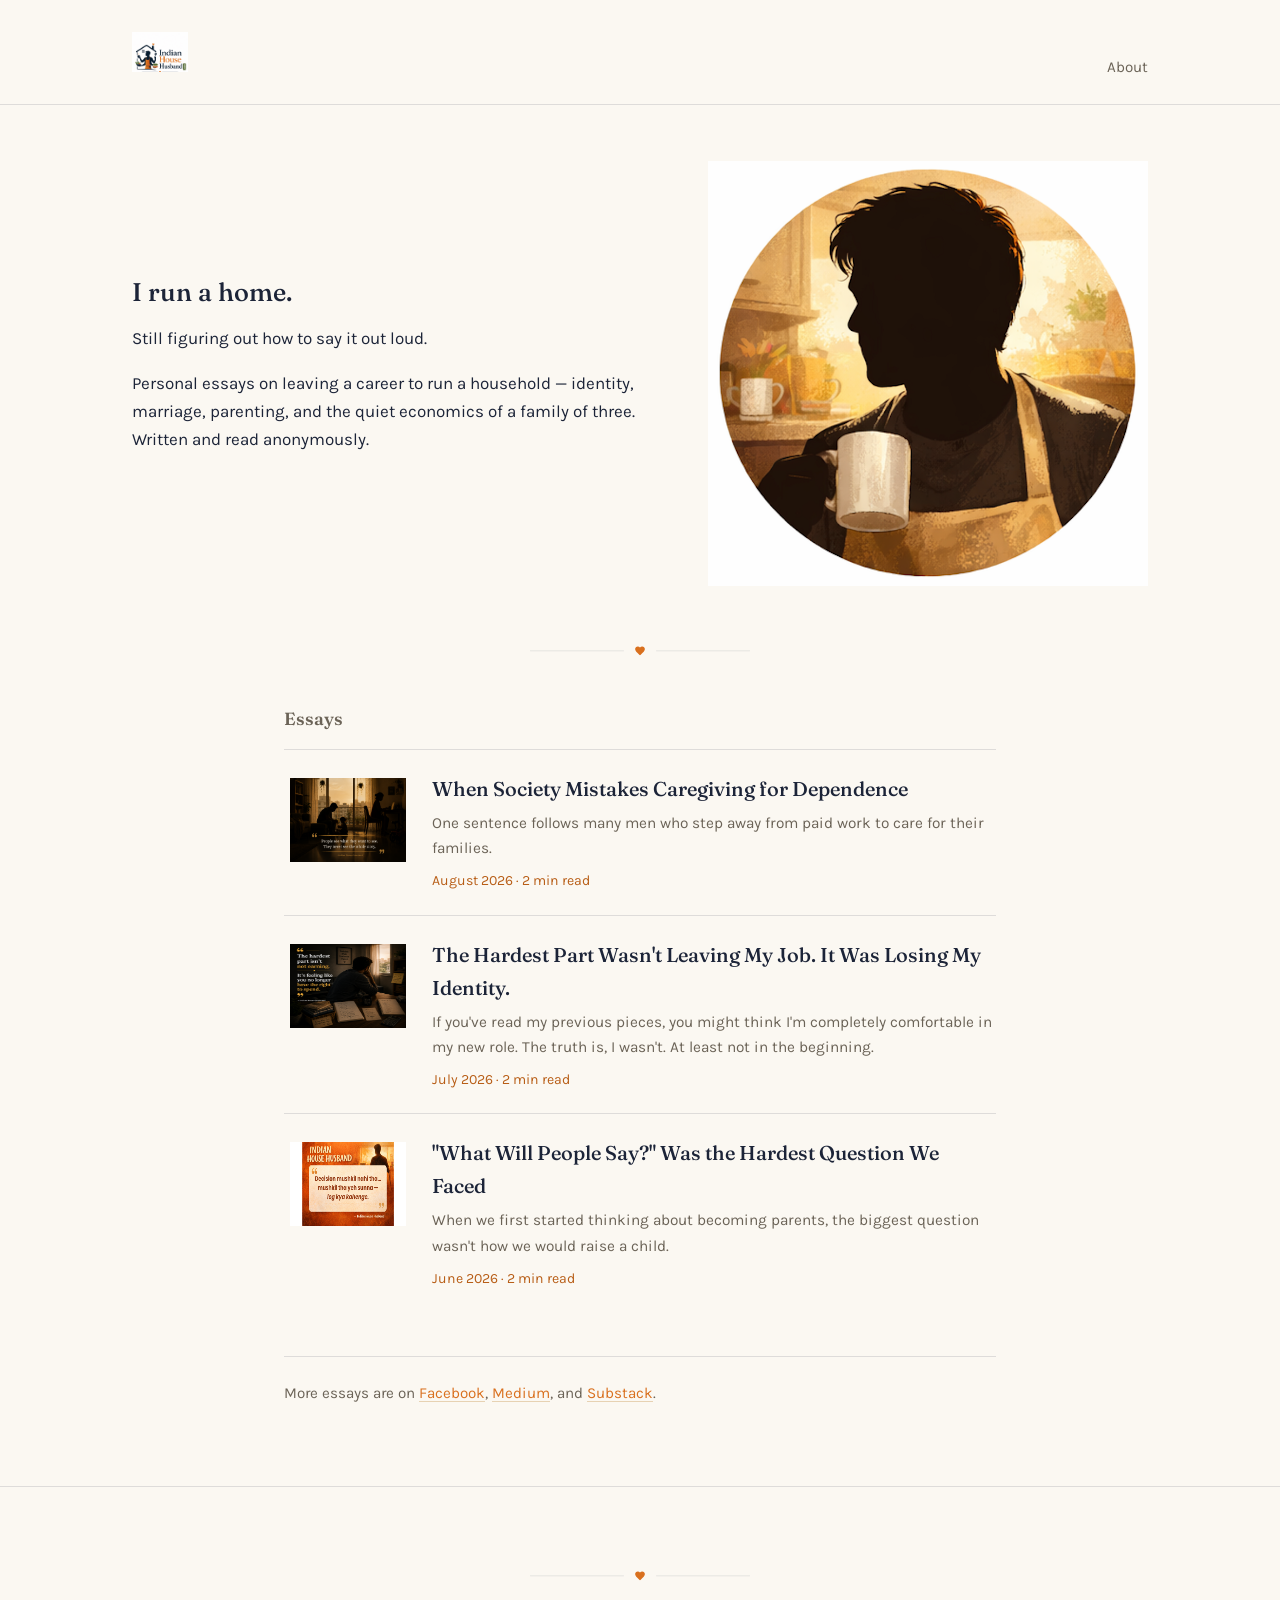
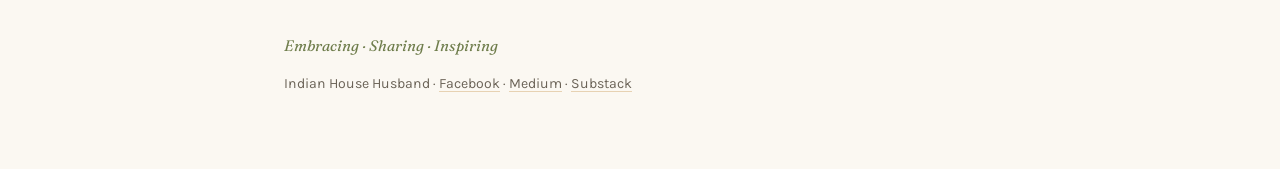
==== index.html @ fd855e7f "Add placeholder class to essay images" ====
<!DOCTYPE html>
<html lang="en">
<head>
<meta charset="UTF-8">
<meta name="viewport" content="width=device-width, initial-scale=1.0">
<title>Indian House Husband | Personal essays on running a home, from a house husband in India</title>
<meta name="description" content="I run a home. Still figuring out how to say it out loud. Personal essays on identity, marriage, and parenting from an anonymous house husband in India.">
<link rel="canonical" href="https://indianhousehusband.com/">
<meta name="theme-color" content="#fbf8f2">

<meta property="og:type" content="website">
<meta property="og:site_name" content="Indian House Husband">
<meta property="og:title" content="Indian House Husband | Personal essays on running a home">
<meta property="og:description" content="I run a home. Still figuring out how to say it out loud. Personal essays on identity, marriage, and parenting from an anonymous house husband in India.">
<meta property="og:url" content="https://indianhousehusband.com/">
<meta property="og:image" content="https://indianhousehusband.com/banner.png">
<meta name="twitter:card" content="summary_large_image">
<meta name="twitter:title" content="Indian House Husband | Personal essays on running a home">
<meta name="twitter:description" content="I run a home. Still figuring out how to say it out loud. Personal essays on identity, marriage, and parenting from an anonymous house husband in India.">
<meta name="twitter:image" content="https://indianhousehusband.com/banner.png">

<script type="application/ld+json">
{
  "@context": "https://schema.org",
  "@type": "WebSite",
  "name": "Indian House Husband",
  "url": "https://indianhousehusband.com/",
  "description": "Personal essays on identity, marriage, and parenting from an anonymous house husband in India.",
  "sameAs": [
    "https://www.facebook.com/indianhousehusband/",
    "https://medium.com/@indianhousehusband",
    "https://substack.com/@indianhousehusband"
  ]
}
</script>

<link rel="icon" href="logo.png">
<link rel="stylesheet" href="style.css">
</head>
<body>

<header class="site-header">
  <div class="wrap-wide">
    <a href="index.html" class="wordmark"><img src="logo-header.png" alt="Indian House Husband"></a>
    <nav class="site-nav">
      <a href="about.html">About</a>
    </nav>
  </div>
</header>

<main>

  <section class="hero-section">
    <div class="wrap-wide hero-grid">
      <div class="hero-text">
        <h1>I run a home.</h1>
        <p class="tagline">Still figuring out how to say it out loud.</p>
        <p class="lede">Personal essays on leaving a career to run a household — identity, marriage, parenting, and the quiet economics of a family of three. Written and read anonymously.</p>
      </div>
      <img src="images/hero.png" alt="Hero image"/>
    </div>
  </section>

  <div class="wrap">
    <svg class="ornament-divider" viewBox="0 0 300 24" xmlns="http://www.w3.org/2000/svg" role="presentation" aria-hidden="true">
      <line x1="0" y1="12" x2="128" y2="12" stroke="var(--rule)" stroke-width="1"/>
      <path transform="translate(142,4) scale(0.667)" fill="var(--accent)" d="M12 21.35l-1.45-1.32C5.4 15.36 2 12.28 2 8.5 2 5.42 4.42 3 7.5 3c1.74 0 3.41.81 4.5 2.09C13.09 3.81 14.76 3 16.5 3 19.58 3 22 5.42 22 8.5c0 3.78-3.4 6.86-8.55 11.54L12 21.35z"/>
      <line x1="172" y1="12" x2="300" y2="12" stroke="var(--rule)" stroke-width="1"/>
    </svg>
  </div>

  <section class="wrap essay-list">
    <h2>Essays</h2>

    <a class="essay-row" href="essays/caregiving-not-dependence.html">
      <img src="../images/08_2026.png" alt="When Society Mistakes Caregiving for Dependence" class="essay-thumb-placeholder"/>
      <div class="essay-row-content">
        <span class="essay-title">When Society Mistakes Caregiving for Dependence</span>
        <span class="essay-dek">One sentence follows many men who step away from paid work to care for their families.</span>
        <span class="essay-meta">August 2026 · 2 min read</span>
      </div>
    </a>

    <a class="essay-row" href="essays/losing-my-identity.html">
      <img src="../images/07_2026.png" alt="The Hardest Part Wasn't Leaving My Job. It Was Losing My Identity." class="essay-thumb-placeholder"/>
      <div class="essay-row-content">
        <span class="essay-title">The Hardest Part Wasn't Leaving My Job. It Was Losing My Identity.</span>
        <span class="essay-dek">If you've read my previous pieces, you might think I'm completely comfortable in my new role. The truth is, I wasn't. At least not in the beginning.</span>
        <span class="essay-meta">July 2026 · 2 min read</span>
      </div>
    </a>

    <a class="essay-row" href="essays/hardest-question.html">
      <img src="../images/06_2026.png" alt='"What Will People Say?" Was the Hardest Question We Faced' class="essay-thumb-placeholder"/>
      <div class="essay-row-content">
        <span class="essay-title">"What Will People Say?" Was the Hardest Question We Faced</span>
        <span class="essay-dek">When we first started thinking about becoming parents, the biggest question wasn't how we would raise a child.</span>
        <span class="essay-meta">June 2026 · 2 min read</span>
      </div>
    </a>

    <p class="more-link">More essays are on <a href="https://www.facebook.com/indianhousehusband/" target="_blank" rel="noopener">Facebook</a>, <a href="https://medium.com/@indianhousehusband" target="_blank" rel="noopener">Medium</a>, and <a href="https://substack.com/@indianhousehusband" target="_blank" rel="noopener">Substack</a>.</p>
  </section>

</main>

<footer class="site-footer">
  <div class="wrap">
    <svg class="ornament-divider" viewBox="0 0 300 24" xmlns="http://www.w3.org/2000/svg" role="presentation" aria-hidden="true">
      <line x1="0" y1="12" x2="128" y2="12" stroke="var(--rule)" stroke-width="1"/>
      <path transform="translate(142,4) scale(0.667)" fill="var(--accent)" d="M12 21.35l-1.45-1.32C5.4 15.36 2 12.28 2 8.5 2 5.42 4.42 3 7.5 3c1.74 0 3.41.81 4.5 2.09C13.09 3.81 14.76 3 16.5 3 19.58 3 22 5.42 22 8.5c0 3.78-3.4 6.86-8.55 11.54L12 21.35z"/>
      <line x1="172" y1="12" x2="300" y2="12" stroke="var(--rule)" stroke-width="1"/>
    </svg>
    <p class="tagline-footer">Embracing &middot; Sharing &middot; Inspiring</p>
    <p>Indian House Husband &middot; <a href="https://www.facebook.com/indianhousehusband/" target="_blank" rel="noopener">Facebook</a> &middot; <a href="https://medium.com/@indianhousehusband" target="_blank" rel="noopener">Medium</a> &middot; <a href="https://substack.com/@indianhousehusband" target="_blank" rel="noopener">Substack</a></p>
  </div>
</footer>

</body>
</html>
---- style.css ----
@import url('https://fonts.googleapis.com/css2?family=Fraunces:ital,opsz,wght@0,9..144,400;0,9..144,500;0,9..144,600;1,9..144,400&family=Karla:wght@400;500;600&display=swap');

:root {
  --bg: #fbf8f2;
  --bg-panel: #f2ece0;
  --text: #1c2438;
  --text-muted: #6b6357;
  --accent: #d9701e;
  --accent-soft: #b85e17;
  --sage: #6f7d4c;
  --rule: rgba(28, 36, 56, 0.13);
  --max-width: 760px;
  --wide-width: 1080px;
}

* {
  box-sizing: border-box;
}

img {
  max-width: 100%;
  height: auto;
}

html {
  -webkit-text-size-adjust: 100%;
}

body {
  margin: 0;
  background: var(--bg);
  color: var(--text);
  font-family: 'Karla', sans-serif;
  font-size: 17px;
  line-height: 1.65;
  -webkit-font-smoothing: antialiased;
}

a {
  color: var(--accent);
  text-decoration-color: rgba(199, 154, 84, 0.4);
  text-underline-offset: 3px;
}

a:hover,
a:focus-visible {
  text-decoration-color: var(--accent);
}

a:focus-visible,
button:focus-visible {
  outline: 2px solid var(--accent);
  outline-offset: 3px;
}

h1, h2, h3 {
  font-family: 'Fraunces', serif;
  font-weight: 500;
  line-height: 1.2;
  margin: 0 0 0.5em;
  color: var(--text);
}

.wrap {
  max-width: var(--max-width);
  margin: 0 auto;
  padding: 0 24px;
}

.wrap-wide {
  max-width: var(--wide-width);
  margin: 0 auto;
  padding: 0 32px;
}

/* Placeholders — swap these out for real <img> tags */

.img-placeholder {
  border: 1px dashed var(--rule);
  background: var(--bg-panel);
  color: var(--text-muted);
  display: flex;
  align-items: center;
  justify-content: center;
  text-align: center;
  font-size: 0.78rem;
  line-height: 1.5;
  padding: 12px;
}

.hero-image-placeholder {
  width: 100%;
  aspect-ratio: 4 / 3;
}

.essay-thumb-placeholder {
  width: 128px;
  height: 96px;
  flex-shrink: 0;
  font-size: 0.66rem;
  padding: 6px;
}

.essay-cover-placeholder {
  width: 100%;
  aspect-ratio: 16 / 9;
  margin-bottom: 36px;
}

/* Section divider ornament */

.ornament-divider {
  display: block;
  width: 100%;
  max-width: 220px;
  height: auto;
  margin: 48px auto;
}

/* Header */

.site-header {
  padding: 32px 0 24px;
  border-bottom: 1px solid var(--rule);
  margin-bottom: 0;
}

.site-header .wrap-wide {
  display: flex;
  align-items: baseline;
  justify-content: space-between;
  flex-wrap: wrap;
  gap: 12px;
}

.wordmark {
  display: inline-flex;
  align-items: center;
  text-decoration: none;
}

.wordmark img {
  height: 40px;
  width: auto;
  display: block;
}

.site-nav a {
  font-size: 0.95rem;
  color: var(--text-muted);
  text-decoration: none;
  margin-left: 20px;
}

.site-nav a:hover,
.site-nav a:focus-visible {
  color: var(--accent);
}

/* Hero */

.hero-section {
  padding: 56px 0 8px;
}

.hero-grid {
  display: grid;
  grid-template-columns: 1.2fr 1fr;
  gap: 48px;
  align-items: center;
}

.hero h1 {
  font-size: 2.5rem;
  font-style: italic;
  font-weight: 400;
}

.hero .tagline {
  font-family: 'Fraunces', serif;
  font-size: 1.3rem;
  color: var(--text-muted);
  margin: 0 0 28px;
}

.hero p.lede {
  max-width: 54ch;
  color: var(--text);
  font-size: 1.05rem;
}

@media (max-width: 880px) {
  .hero-grid {
    grid-template-columns: 1fr;
    gap: 28px;
  }
  .hero-image-placeholder {
    aspect-ratio: 16 / 9;
  }
}

/* Essay list */

.essay-list {
  margin-top: 8px;
  margin-bottom: 56px;
}

.essay-list h2 {
  font-size: 1.1rem;
  font-weight: 600;
  font-style: normal;
  color: var(--text-muted);
  margin-bottom: 20px;
}

.essay-row {
  display: flex;
  gap: 20px;
  align-items: flex-start;
  padding: 22px 0;
  border-top: 1px solid var(--rule);
  text-decoration: none;
}

.essay-row:last-child {
  border-bottom: 1px solid var(--rule);
}

.essay-row-content {
  min-width: 0;
}

.essay-row .essay-title {
  font-family: 'Fraunces', serif;
  font-size: 1.25rem;
  font-weight: 500;
  color: var(--text);
  margin: 0 0 6px;
  display: block;
}

.essay-row:hover .essay-title,
.essay-row:focus-visible .essay-title {
  color: var(--accent);
}

.essay-row .essay-meta {
  display: block;
  font-size: 0.88rem;
  color: var(--accent-soft);
}

.essay-row .essay-dek {
  display: block;
  color: var(--text-muted);
  font-size: 0.96rem;
  margin-top: 6px;
  margin-bottom: 8px;
}

@media (max-width: 600px) {
  .essay-row {
    flex-direction: column;
  }
  .essay-thumb-placeholder {
    width: 100%;
    height: 160px;
  }
}

.more-link {
  margin-top: 44px;
  padding-top: 24px;
  border-top: 1px solid var(--rule);
  color: var(--text-muted);
  font-size: 0.95rem;
}

/* About / prose pages */

.about-banner {
  width: 100%;
  height: auto;
  display: block;
  margin: 0 0 36px;
}

.page-title {
  font-size: 2rem;
  margin-bottom: 32px;
}

.prose p {
  margin: 0 0 22px;
}

.prose p.byline {
  color: var(--text-muted);
  font-style: italic;
}

/* Essay page */

.essay-header {
  margin-bottom: 40px;
}

.essay-header .essay-meta {
  color: var(--text-muted);
  font-size: 0.9rem;
  margin-bottom: 14px;
}

.essay-header h1 {
  font-size: 1.9rem;
  font-style: normal;
}

.essay-body p {
  margin: 0 0 22px;
  font-size: 1.06rem;
}

.essay-body p.signoff {
  color: var(--text-muted);
  font-style: italic;
  margin-top: 40px;
}

.back-link {
  display: inline-block;
  margin-top: 48px;
  padding-top: 24px;
  border-top: 1px solid var(--rule);
  color: var(--text-muted);
  text-decoration: none;
  font-size: 0.95rem;
}

.back-link:hover {
  color: var(--accent);
}

/* Footer */

.site-footer {
  margin-top: 80px;
  padding: 32px 0 60px;
  border-top: 1px solid var(--rule);
  color: var(--text-muted);
  font-size: 0.88rem;
}

.site-footer a {
  color: var(--text-muted);
}

.tagline-footer {
  color: var(--sage);
  font-family: 'Fraunces', serif;
  font-style: italic;
  font-size: 0.95rem;
  margin: 0 0 10px;
}

.site-footer a:hover {
  color: var(--accent);
}

@media (min-width: 641px) and (max-width: 1024px) {
  .wrap-wide {
    padding: 0 28px;
  }
  .hero-grid {
    gap: 32px;
  }
}

@media (max-width: 480px) {
  body {
    font-size: 16px;
  }
  .hero h1 {
    font-size: 1.9rem;
  }
  .site-nav a {
    margin-left: 14px;
  }
}

@media (prefers-reduced-motion: reduce) {
  * {
    transition: none !important;
  }
}
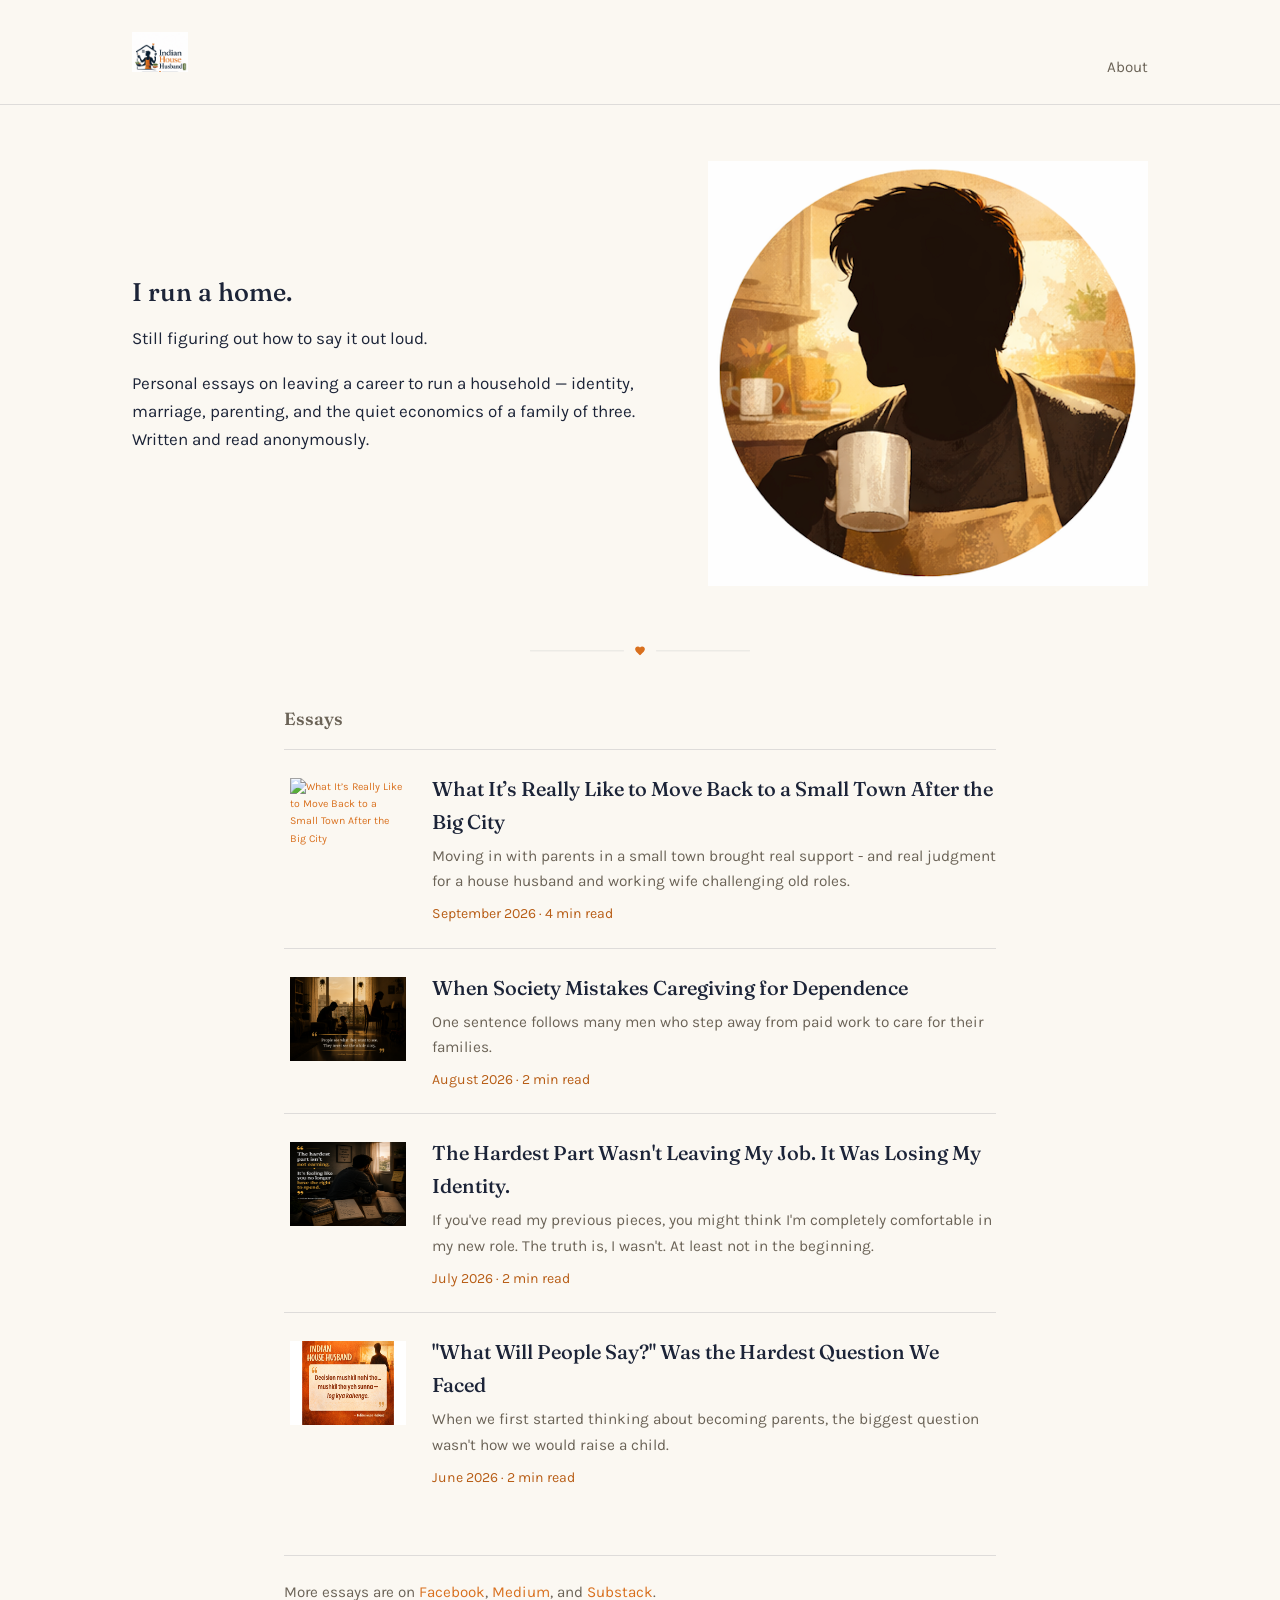
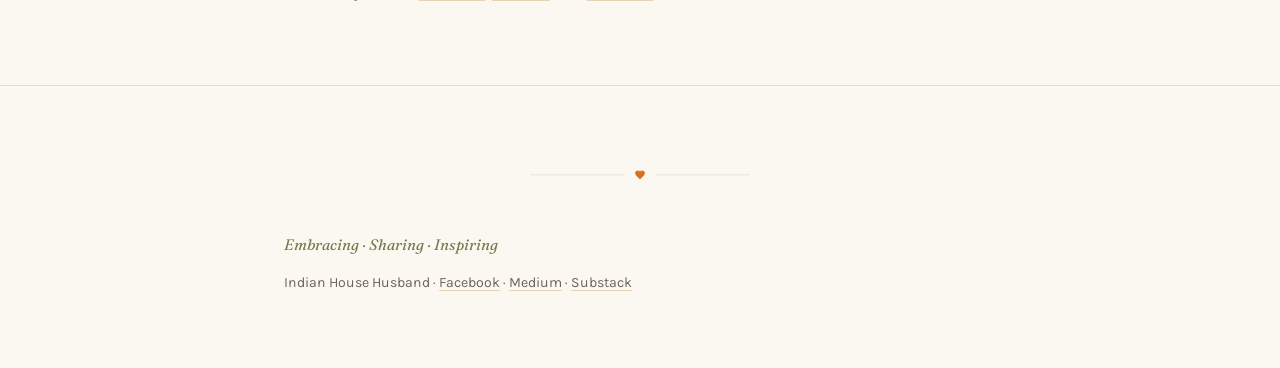
==== commit 37c0be19: "Add new essay entry for small town transition Added a new essay entry with title, description, and m" ====
--- a/index.html
+++ b/index.html
@@ -72,6 +72,15 @@
   <section class="wrap essay-list">
     <h2>Essays</h2>
 
+    <a class="essay-row" href="essays/big-city-to-small-town.html">
+      <img src="../images/09_2026.png" alt="What It’s Really Like to Move Back to a Small Town After the Big City" class="essay-thumb-placeholder"/>
+      <div class="essay-row-content">
+        <span class="essay-title">What It’s Really Like to Move Back to a Small Town After the Big City</span>
+        <span class="essay-dek">Moving in with parents in a small town brought real support - and real judgment for a house husband and working wife challenging old roles.</span>
+        <span class="essay-meta">September 2026 · 4 min read</span>
+      </div>
+    </a>
+    
     <a class="essay-row" href="essays/caregiving-not-dependence.html">
       <img src="../images/08_2026.png" alt="When Society Mistakes Caregiving for Dependence" class="essay-thumb-placeholder"/>
       <div class="essay-row-content">
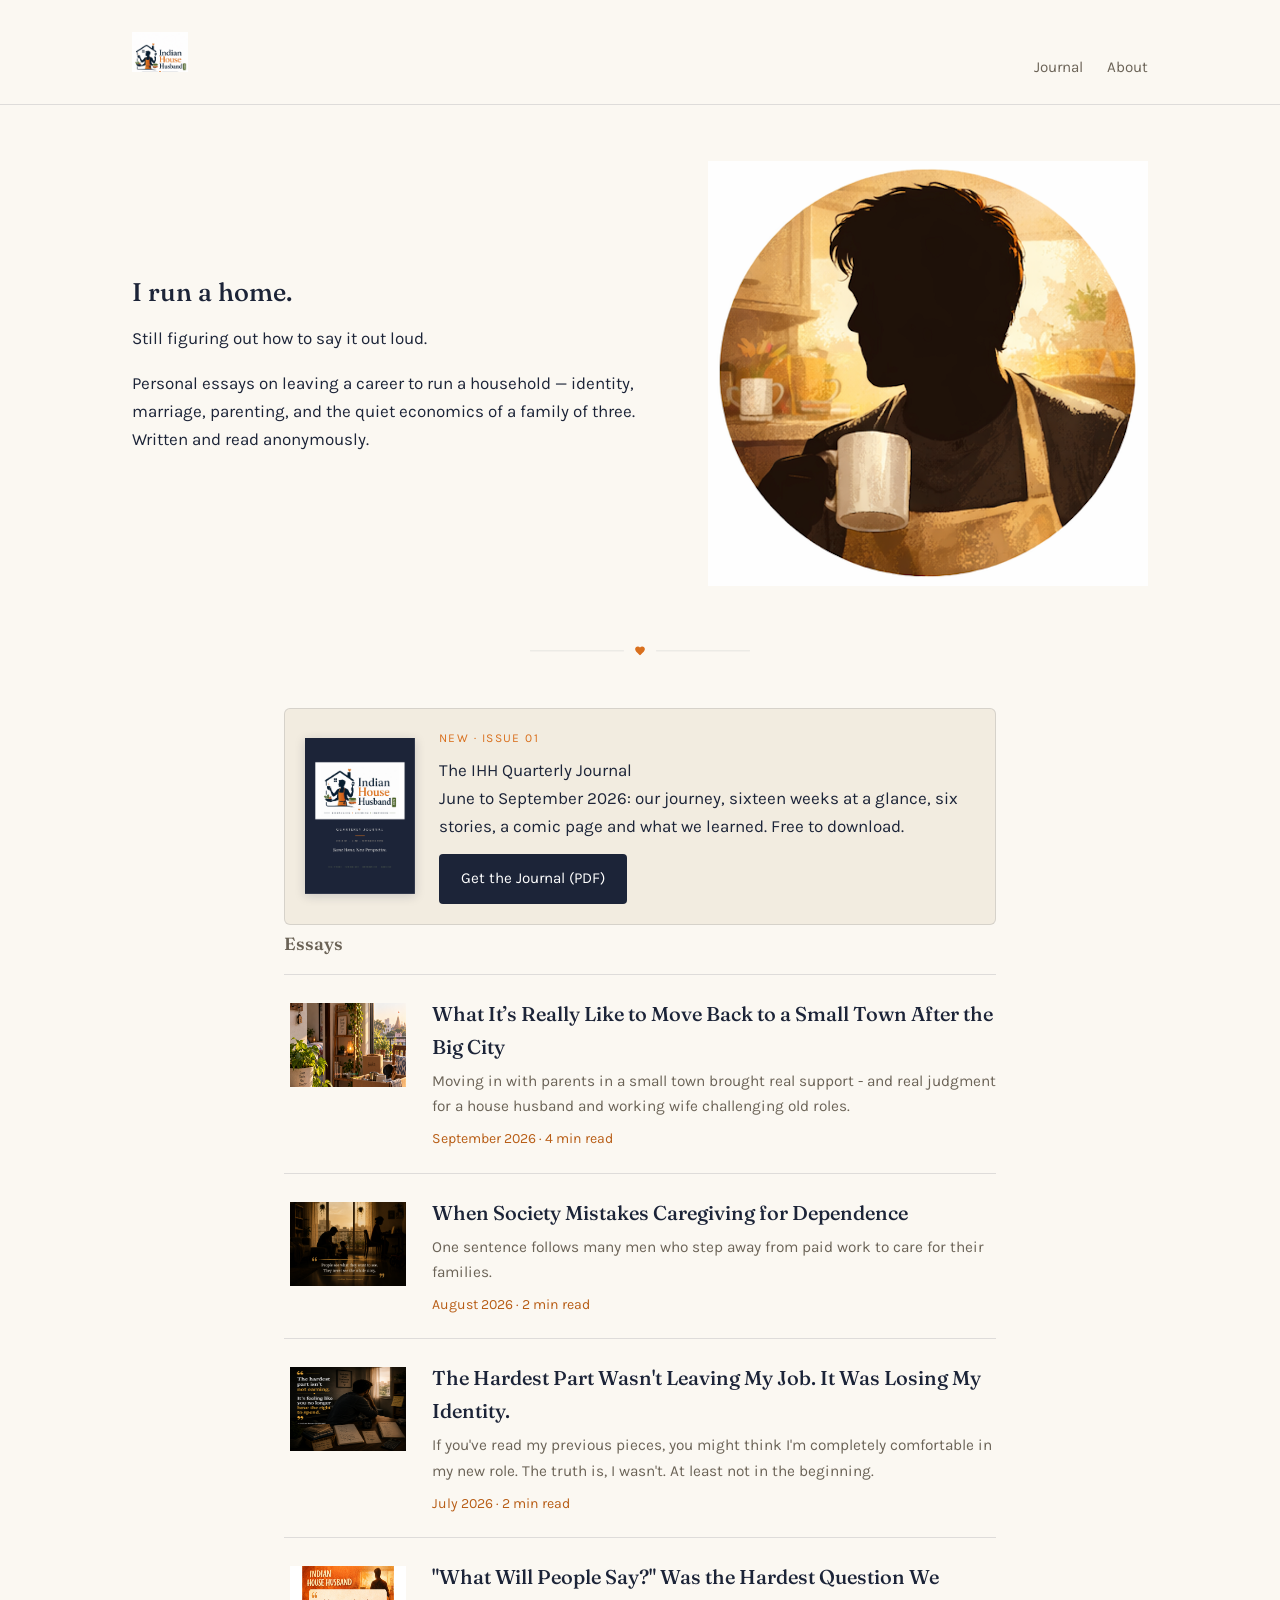
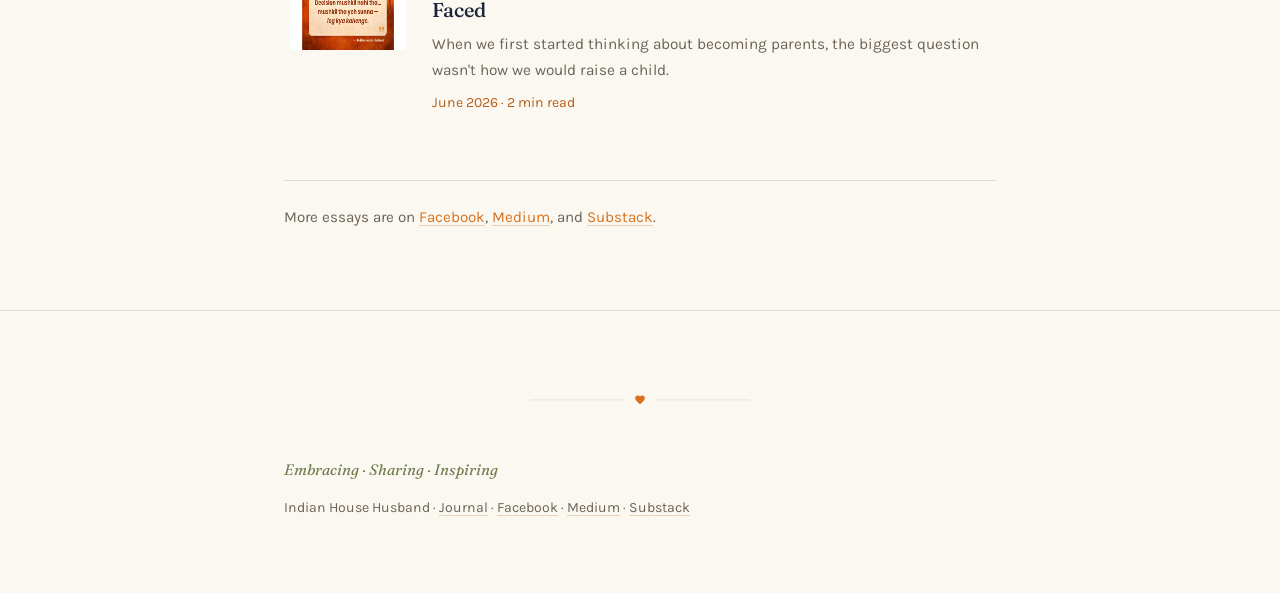
==== commit 7f3d3c86: "Add Quarterly Journal page with PDF download, nav and homepage links Co-Authored-By: Claude Sonnet 5" ====
--- a/index.html
+++ b/index.html
@@ -43,6 +43,7 @@
   <div class="wrap-wide">
     <a href="index.html" class="wordmark"><img src="logo-header.png" alt="Indian House Husband"></a>
     <nav class="site-nav">
+      <a href="journal.html">Journal</a>
       <a href="about.html">About</a>
     </nav>
   </div>
@@ -68,6 +69,18 @@
       <line x1="172" y1="12" x2="300" y2="12" stroke="var(--rule)" stroke-width="1"/>
     </svg>
   </div>
+
+  <section class="wrap journal-feature">
+    <a class="journal-feature-card" href="journal.html">
+      <img src="journal-cover.png" alt="Cover of the IHH Quarterly Journal, Issue 01" width="140" loading="lazy">
+      <div>
+        <span class="kicker">New · Issue 01</span>
+        <span class="essay-title">The IHH Quarterly Journal</span>
+        <span class="essay-dek">June to September 2026: our journey, sixteen weeks at a glance, six stories, a comic page and what we learned. Free to download.</span>
+        <span class="btn-download">Get the Journal (PDF)</span>
+      </div>
+    </a>
+  </section>
 
   <section class="wrap essay-list">
     <h2>Essays</h2>
@@ -121,7 +134,7 @@
       <line x1="172" y1="12" x2="300" y2="12" stroke="var(--rule)" stroke-width="1"/>
     </svg>
     <p class="tagline-footer">Embracing &middot; Sharing &middot; Inspiring</p>
-    <p>Indian House Husband &middot; <a href="https://www.facebook.com/indianhousehusband/" target="_blank" rel="noopener">Facebook</a> &middot; <a href="https://medium.com/@indianhousehusband" target="_blank" rel="noopener">Medium</a> &middot; <a href="https://substack.com/@indianhousehusband" target="_blank" rel="noopener">Substack</a></p>
+    <p>Indian House Husband &middot; <a href="journal.html">Journal</a> &middot; <a href="https://www.facebook.com/indianhousehusband/" target="_blank" rel="noopener">Facebook</a> &middot; <a href="https://medium.com/@indianhousehusband" target="_blank" rel="noopener">Medium</a> &middot; <a href="https://substack.com/@indianhousehusband" target="_blank" rel="noopener">Substack</a></p>
   </div>
 </footer>
 
--- a/style.css
+++ b/style.css
@@ -394,3 +394,22 @@
     transition: none !important;
   }
 }
+
+/* Journal */
+.kicker { display:block; font-size:.75rem; letter-spacing:.12em; text-transform:uppercase; color:var(--accent); margin-bottom:8px; }
+.btn-download { display:inline-block; margin-top:14px; padding:12px 22px; background:var(--text); color:#fff !important; border-radius:4px; font-size:.95rem; text-decoration:none; }
+.btn-download:hover { background:var(--accent); }
+.muted { color:var(--text-muted); font-size:.9rem; }
+.journal-feature { margin-top:8px; }
+.journal-feature-card { display:flex; gap:24px; align-items:center; padding:20px; background:var(--bg-panel); border:1px solid var(--rule); border-radius:6px; text-decoration:none; color:var(--text); }
+.journal-feature-card img { width:110px; height:auto; flex:none; box-shadow:0 2px 10px rgba(28,36,56,.18); }
+.journal-feature-card .essay-title, .journal-feature-card .essay-dek { display:block; }
+.journal-hero { display:flex; gap:36px; align-items:flex-start; margin-bottom:36px; }
+.journal-hero img { width:280px; max-width:42%; height:auto; box-shadow:0 4px 18px rgba(28,36,56,.22); }
+.journal-list { padding-left:20px; line-height:1.9; }
+@media (max-width:640px) {
+  .journal-hero { flex-direction:column; align-items:center; text-align:center; }
+  .journal-hero img { max-width:70%; }
+  .journal-feature-card { flex-direction:column; text-align:center; }
+}
+.journal-page { padding-top:44px; }
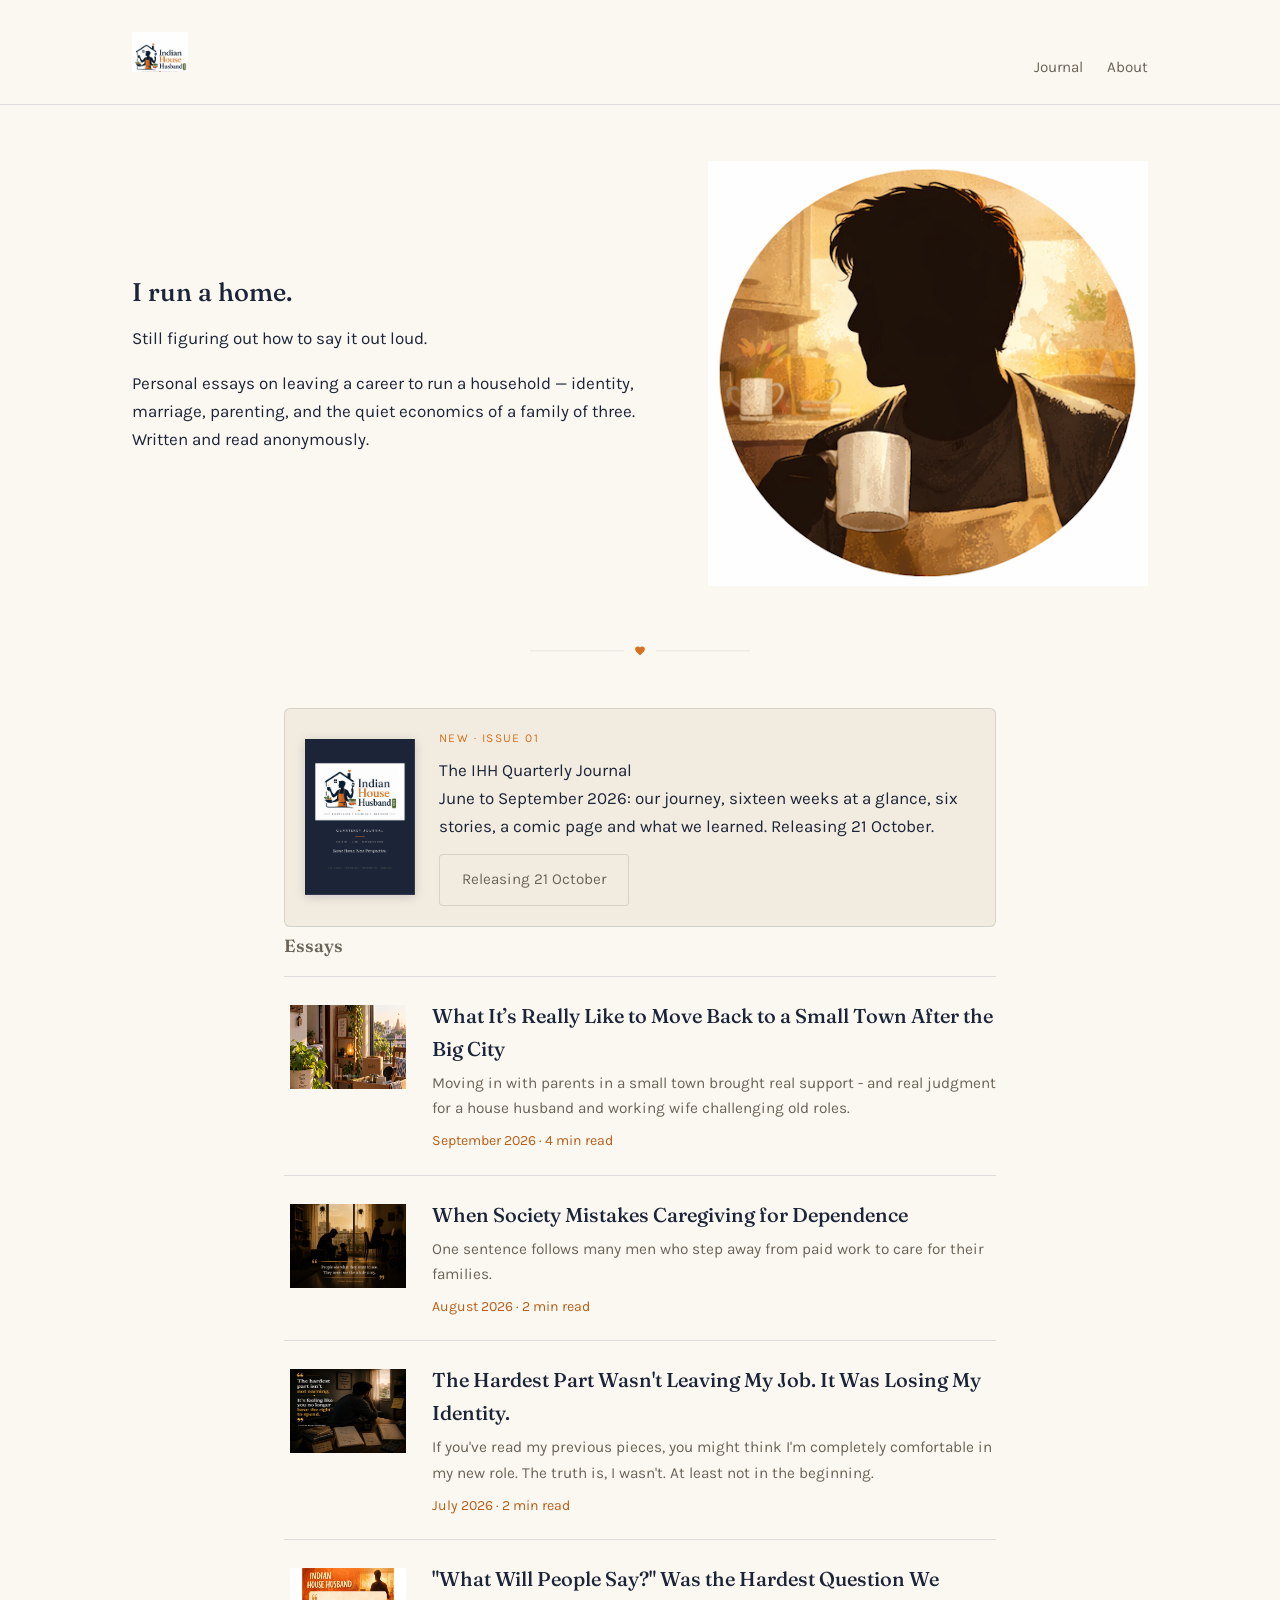
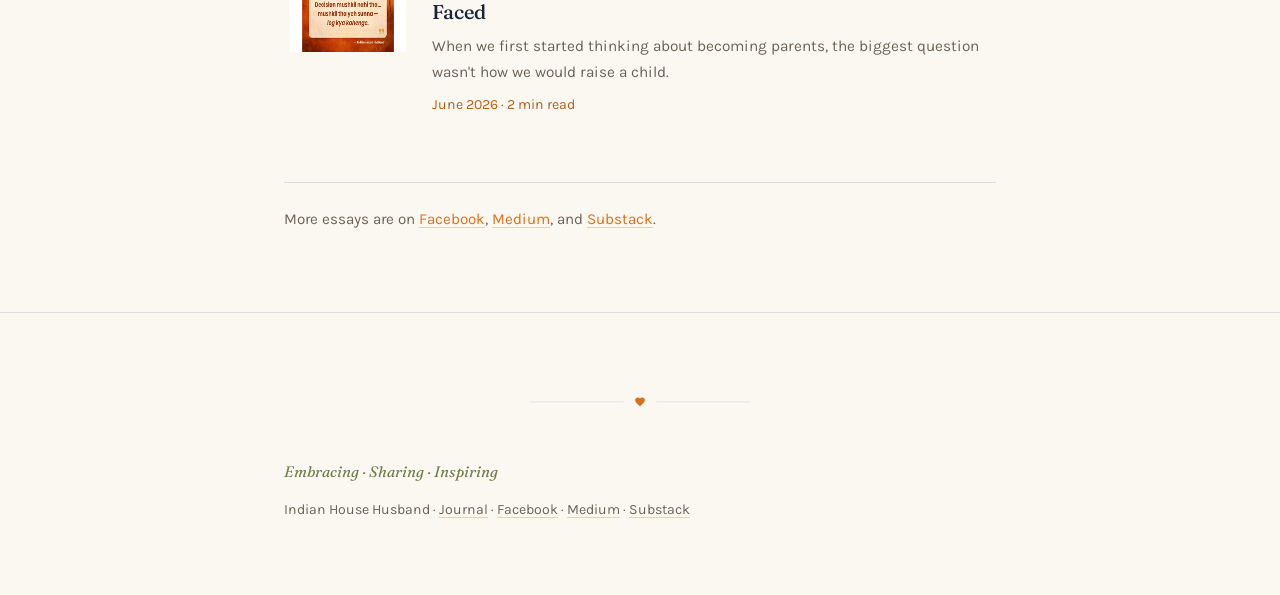
==== commit afec4e2a: "Journal: replace download with 'Releasing 21 October' and remove PDF until release Co-Authored-By: C" ====
--- a/index.html
+++ b/index.html
@@ -76,8 +76,8 @@
       <div>
         <span class="kicker">New · Issue 01</span>
         <span class="essay-title">The IHH Quarterly Journal</span>
-        <span class="essay-dek">June to September 2026: our journey, sixteen weeks at a glance, six stories, a comic page and what we learned. Free to download.</span>
-        <span class="btn-download">Get the Journal (PDF)</span>
+        <span class="essay-dek">June to September 2026: our journey, sixteen weeks at a glance, six stories, a comic page and what we learned. Releasing 21 October.</span>
+        <span class="btn-download btn-soon">Releasing 21 October</span>
       </div>
     </a>
   </section>
--- a/style.css
+++ b/style.css
@@ -413,3 +413,6 @@
   .journal-feature-card { flex-direction:column; text-align:center; }
 }
 .journal-page { padding-top:44px; }
+
+.btn-soon { background:var(--bg-panel); color:var(--text-muted) !important; border:1px solid var(--rule); cursor:default; }
+.btn-soon:hover { background:var(--bg-panel); }
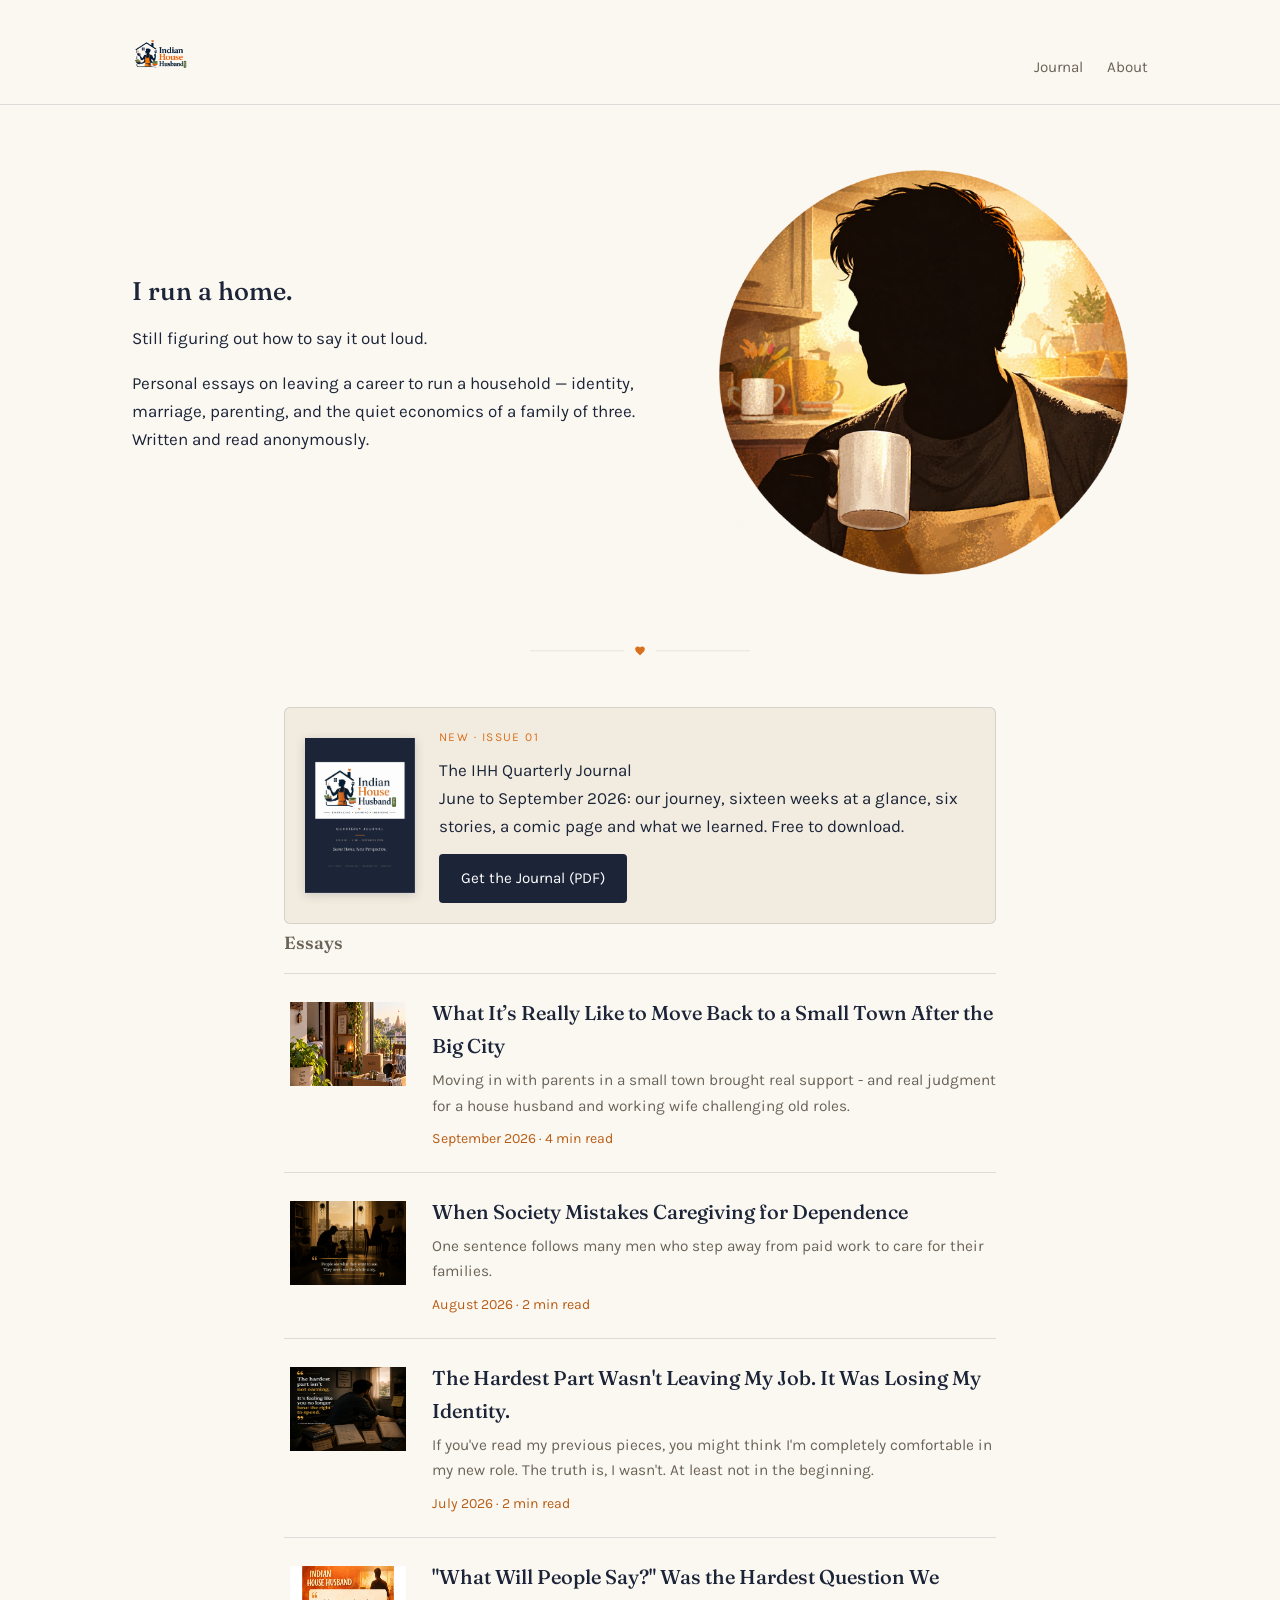
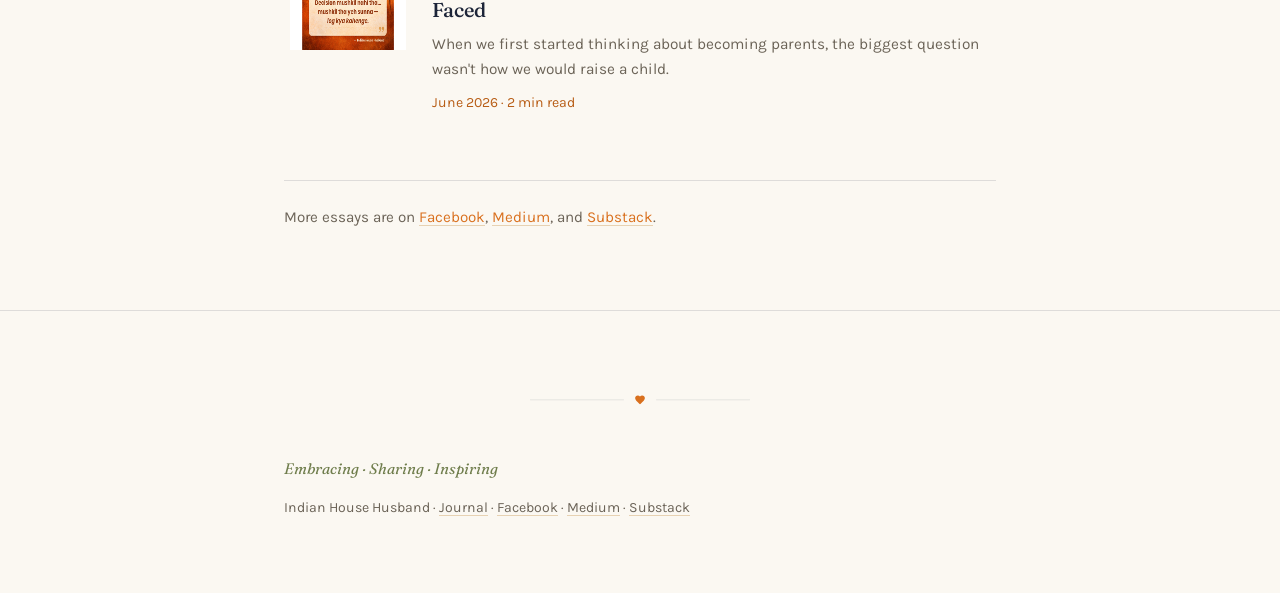
==== commit 3ef86ef0: "Journal: release Issue 01, restore PDF download Co-Authored-By: Claude Sonnet 5.5 <noreply@anthropic" ====
--- a/index.html
+++ b/index.html
@@ -76,8 +76,8 @@
       <div>
         <span class="kicker">New · Issue 01</span>
         <span class="essay-title">The IHH Quarterly Journal</span>
-        <span class="essay-dek">June to September 2026: our journey, sixteen weeks at a glance, six stories, a comic page and what we learned. Releasing 21 October.</span>
-        <span class="btn-download btn-soon">Releasing 21 October</span>
+        <span class="essay-dek">June to September 2026: our journey, sixteen weeks at a glance, six stories, a comic page and what we learned. Free to download.</span>
+        <span class="btn-download">Get the Journal (PDF)</span>
       </div>
     </a>
   </section>
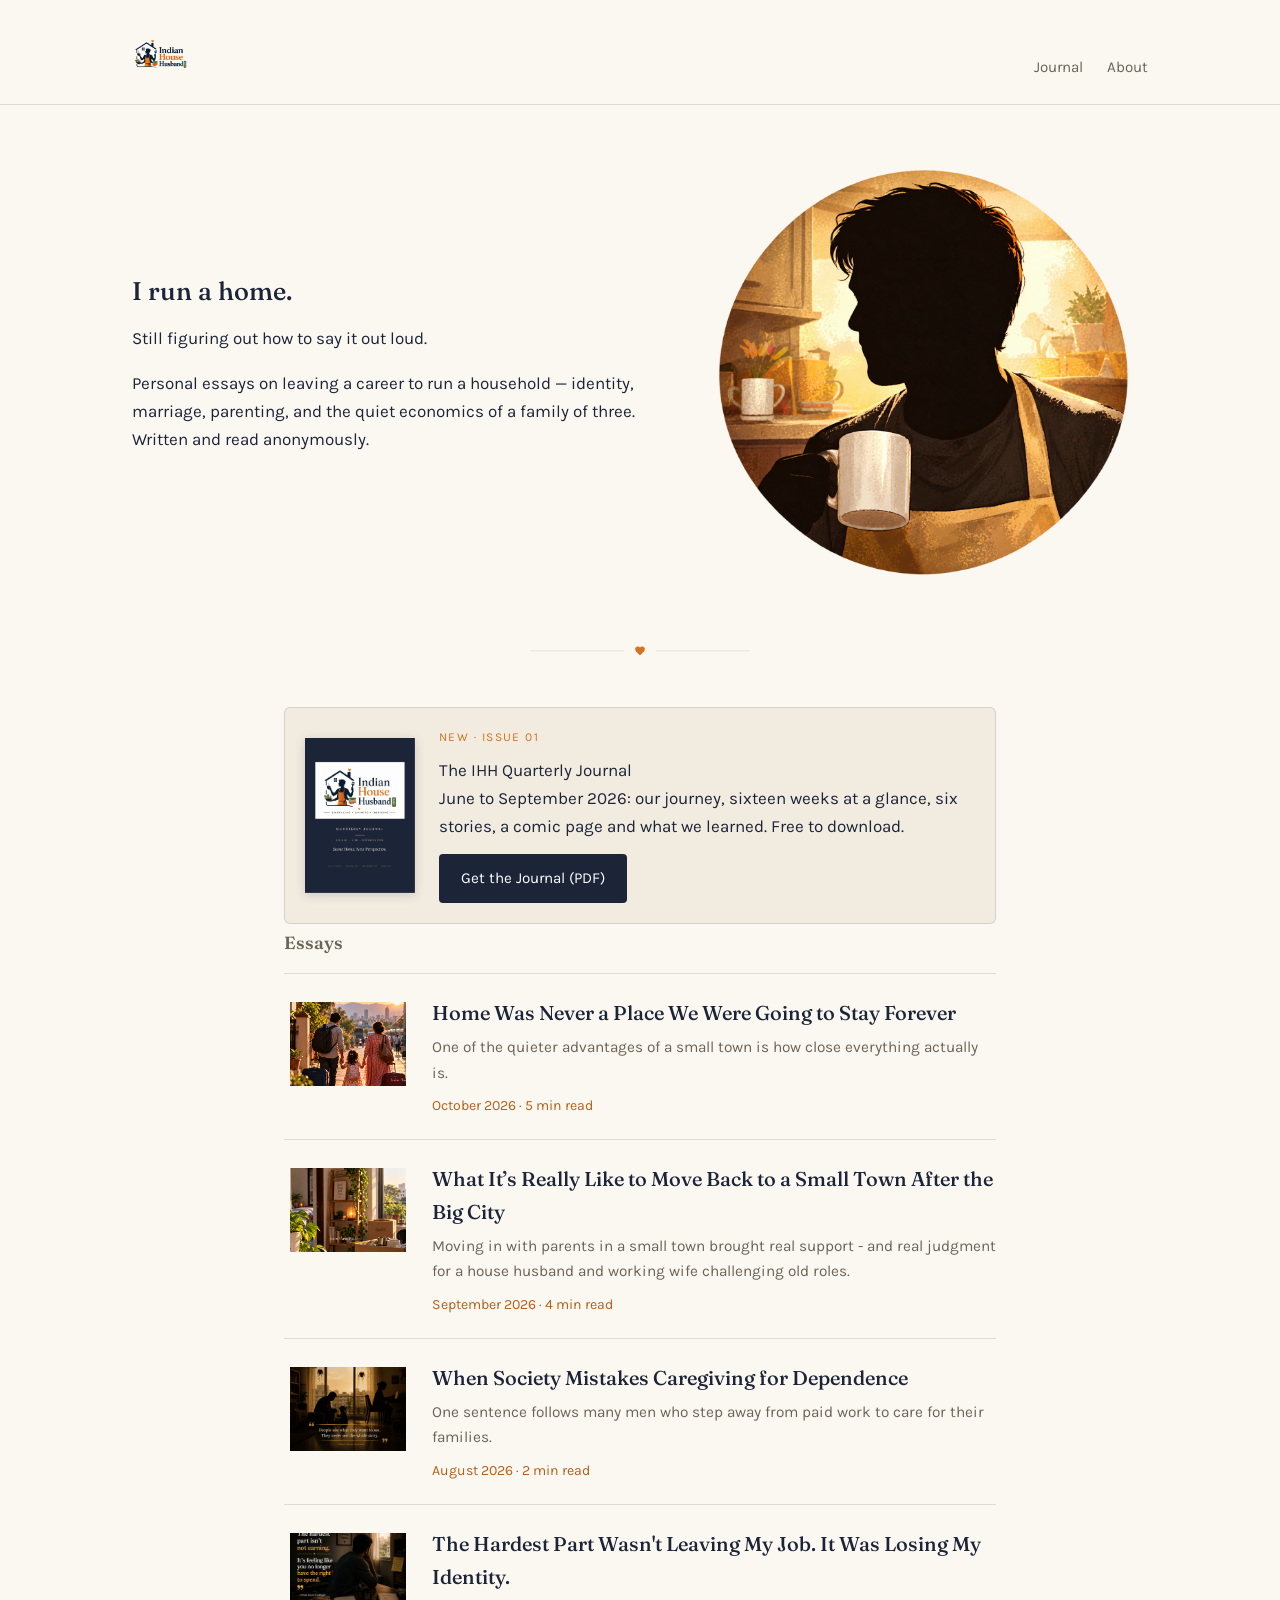
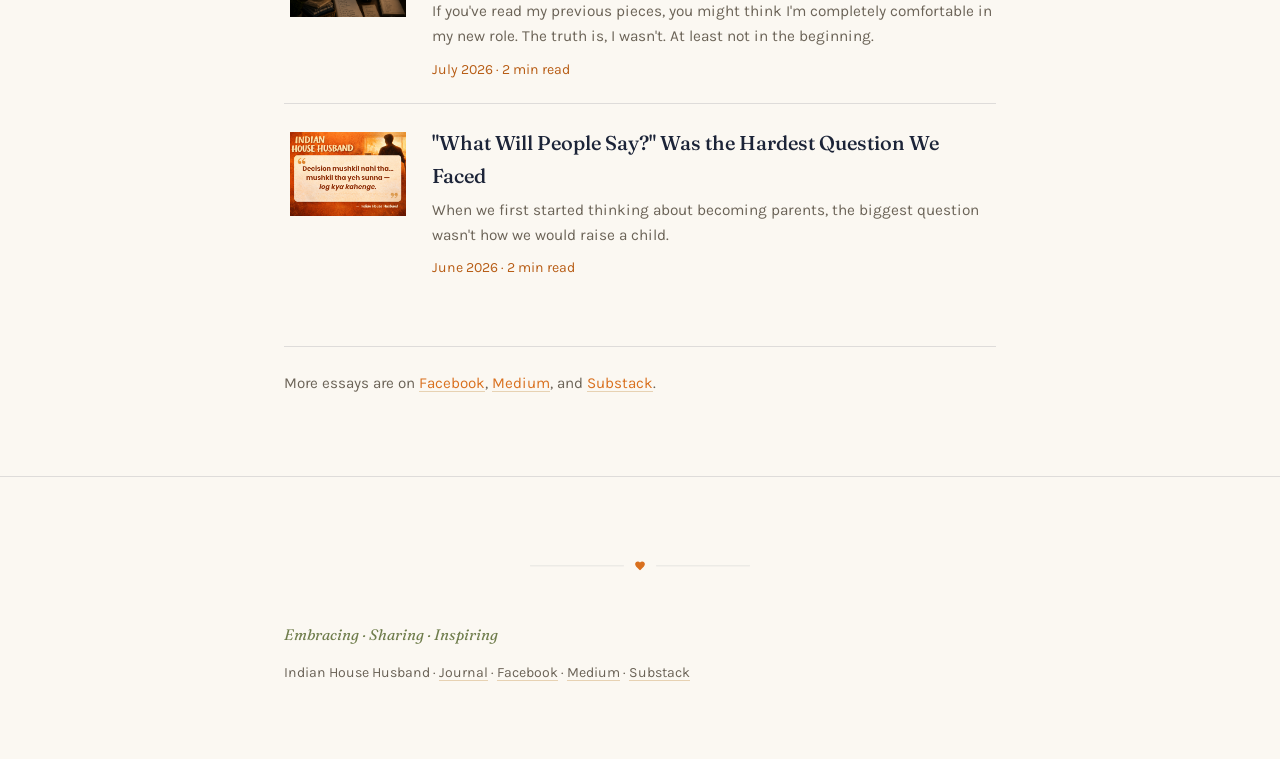
==== commit 431ac0de: "Essay: October 2026 — Home Was Never a Place We Were Going to Stay Forever Adds essay page, cover im" ====
--- a/index.html
+++ b/index.html
@@ -85,6 +85,15 @@
   <section class="wrap essay-list">
     <h2>Essays</h2>
 
+    <a class="essay-row" href="essays/home-never-a-place-to-stay.html">
+      <img src="images/10_2026.png" alt="Home Was Never a Place We Were Going to Stay Forever" class="essay-thumb-placeholder"/>
+      <div class="essay-row-content">
+        <span class="essay-title">Home Was Never a Place We Were Going to Stay Forever</span>
+        <span class="essay-dek">One of the quieter advantages of a small town is how close everything actually is.</span>
+        <span class="essay-meta">October 2026 · 5 min read</span>
+      </div>
+    </a>
+
     <a class="essay-row" href="essays/big-city-to-small-town.html">
       <img src="../images/09_2026.png" alt="What It’s Really Like to Move Back to a Small Town After the Big City" class="essay-thumb-placeholder"/>
       <div class="essay-row-content">
--- a/style.css
+++ b/style.css
@@ -96,6 +96,7 @@
 .essay-thumb-placeholder {
   width: 128px;
   height: 96px;
+  object-fit: cover;
   flex-shrink: 0;
   font-size: 0.66rem;
   padding: 6px;
@@ -104,6 +105,7 @@
 .essay-cover-placeholder {
   width: 100%;
   aspect-ratio: 16 / 9;
+  object-fit: cover;
   margin-bottom: 36px;
 }
 
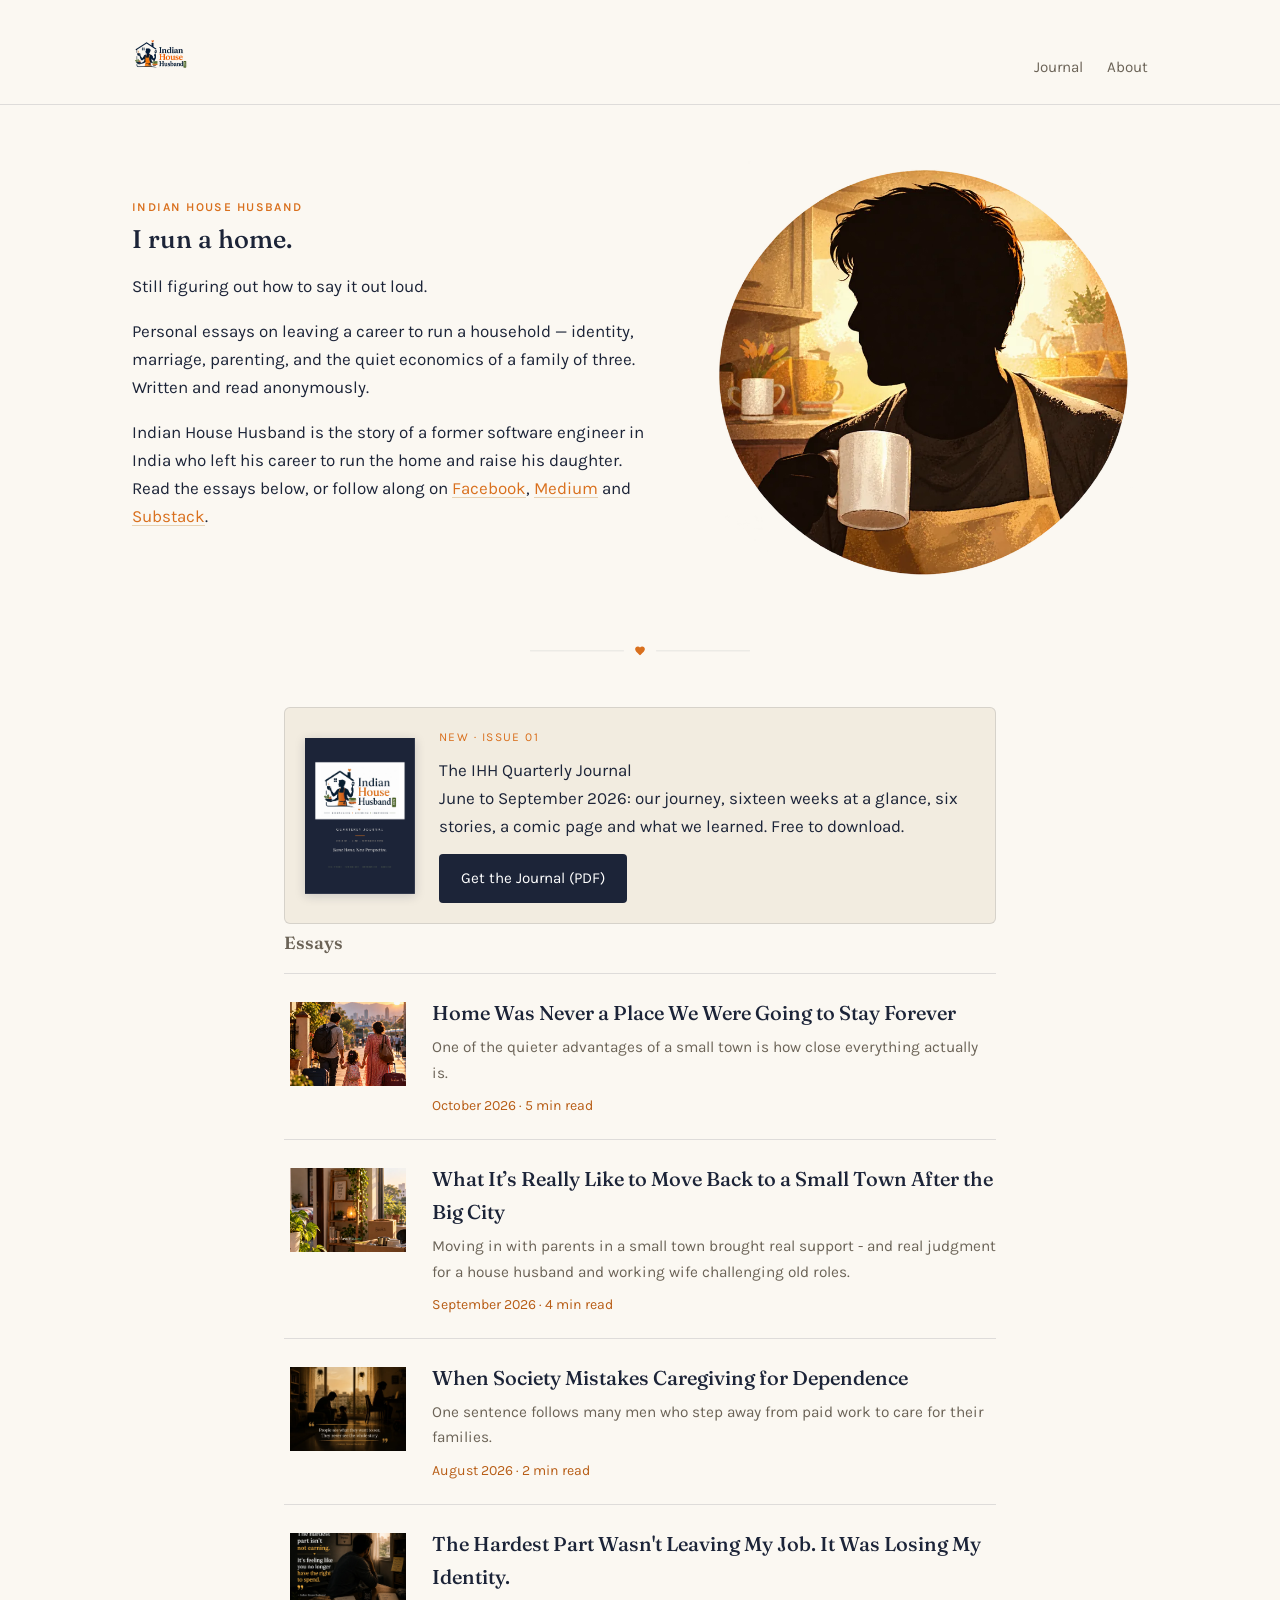
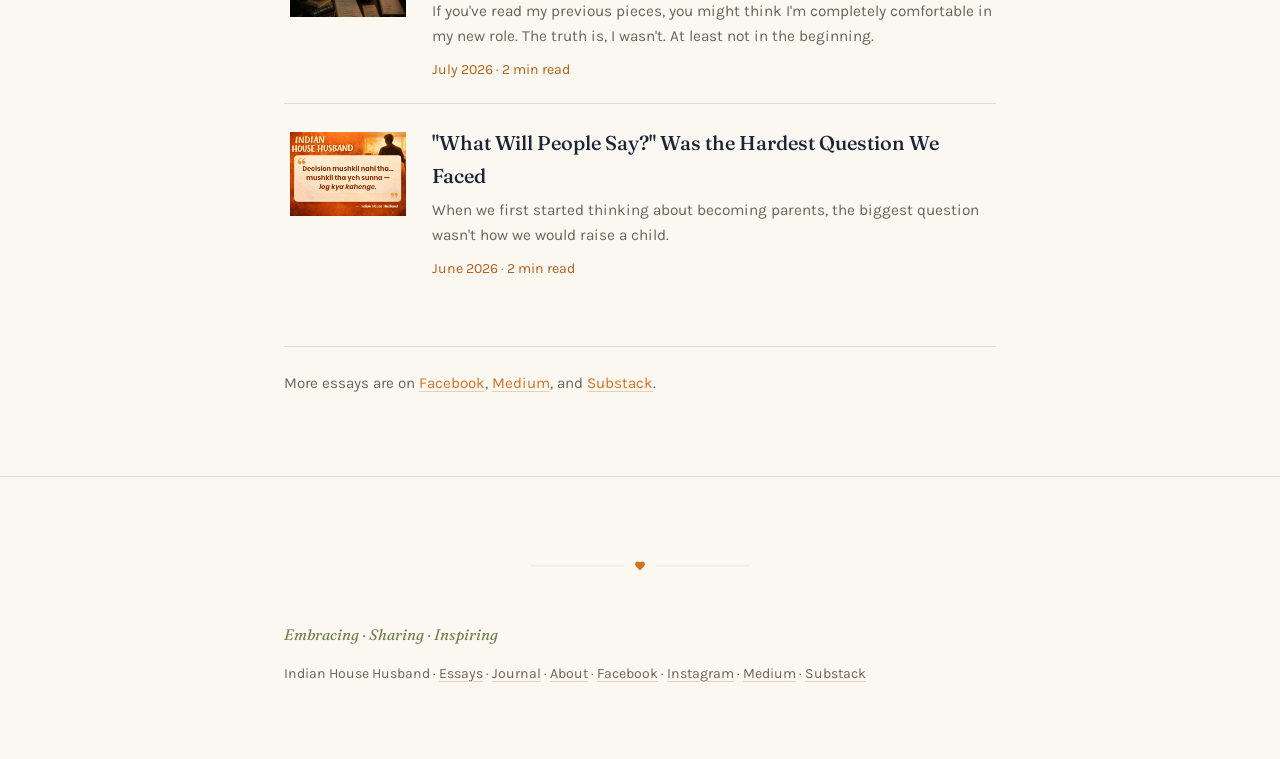
==== commit d05a0e56: "SEO: metadata, structured data, page speed, internal links - Shorter homepage title/description; bra" ====
--- a/index.html
+++ b/index.html
@@ -1,47 +1,82 @@
 <!DOCTYPE html>
-<html lang="en">
+<html lang="en-IN">
 <head>
 <meta charset="UTF-8">
 <meta name="viewport" content="width=device-width, initial-scale=1.0">
-<title>Indian House Husband | Personal essays on running a home, from a house husband in India</title>
-<meta name="description" content="I run a home. Still figuring out how to say it out loud. Personal essays on identity, marriage, and parenting from an anonymous house husband in India.">
+<title>Indian House Husband | Essays on Running a Home in India</title>
+<meta name="description" content="Personal essays by an anonymous Indian house husband on leaving a career to run a home: identity, marriage, parenting and everyday life in India.">
 <link rel="canonical" href="https://indianhousehusband.com/">
 <meta name="theme-color" content="#fbf8f2">
+<meta name="robots" content="index, follow, max-image-preview:large">
 
 <meta property="og:type" content="website">
 <meta property="og:site_name" content="Indian House Husband">
-<meta property="og:title" content="Indian House Husband | Personal essays on running a home">
-<meta property="og:description" content="I run a home. Still figuring out how to say it out loud. Personal essays on identity, marriage, and parenting from an anonymous house husband in India.">
+<meta property="og:title" content="Indian House Husband | Essays on Running a Home in India">
+<meta property="og:description" content="Personal essays by an anonymous Indian house husband on leaving a career to run a home: identity, marriage, parenting and everyday life in India.">
 <meta property="og:url" content="https://indianhousehusband.com/">
 <meta property="og:image" content="https://indianhousehusband.com/banner.png">
 <meta name="twitter:card" content="summary_large_image">
-<meta name="twitter:title" content="Indian House Husband | Personal essays on running a home">
-<meta name="twitter:description" content="I run a home. Still figuring out how to say it out loud. Personal essays on identity, marriage, and parenting from an anonymous house husband in India.">
+<meta name="twitter:title" content="Indian House Husband | Essays on Running a Home in India">
+<meta name="twitter:description" content="Personal essays by an anonymous Indian house husband on leaving a career to run a home: identity, marriage, parenting and everyday life in India.">
 <meta name="twitter:image" content="https://indianhousehusband.com/banner.png">
 
 <script type="application/ld+json">
 {
   "@context": "https://schema.org",
-  "@type": "WebSite",
-  "name": "Indian House Husband",
-  "url": "https://indianhousehusband.com/",
-  "description": "Personal essays on identity, marriage, and parenting from an anonymous house husband in India.",
-  "sameAs": [
-    "https://www.facebook.com/indianhousehusband/",
-    "https://medium.com/@indianhousehusband",
-    "https://substack.com/@indianhousehusband"
+  "@graph": [
+    {
+      "@type": "Organization",
+      "@id": "https://indianhousehusband.com/#org",
+      "name": "Indian House Husband",
+      "url": "https://indianhousehusband.com/",
+      "logo": {
+        "@type": "ImageObject",
+        "url": "https://indianhousehusband.com/logo.png"
+      },
+      "sameAs": [
+        "https://www.facebook.com/indianhousehusband/",
+        "https://medium.com/@indianhousehusband",
+        "https://substack.com/@indianhousehusband",
+        "https://www.instagram.com/_indianhousehusband/"
+      ]
+    },
+    {
+      "@type": "WebSite",
+      "@id": "https://indianhousehusband.com/#website",
+      "url": "https://indianhousehusband.com/",
+      "name": "Indian House Husband",
+      "description": "Personal essays by an anonymous Indian house husband on leaving a career to run a home: identity, marriage, parenting and everyday life in India.",
+      "inLanguage": "en-IN",
+      "publisher": {
+        "@id": "https://indianhousehusband.com/#org"
+      }
+    },
+    {
+      "@type": "Blog",
+      "@id": "https://indianhousehusband.com/#blog",
+      "url": "https://indianhousehusband.com/",
+      "name": "Indian House Husband",
+      "description": "Personal essays by an anonymous Indian house husband on leaving a career to run a home: identity, marriage, parenting and everyday life in India.",
+      "inLanguage": "en-IN",
+      "publisher": {
+        "@id": "https://indianhousehusband.com/#org"
+      }
+    }
   ]
 }
 </script>
 
 <link rel="icon" href="logo.png">
+<link rel="preconnect" href="https://fonts.googleapis.com">
+<link rel="preconnect" href="https://fonts.gstatic.com" crossorigin>
+<link rel="stylesheet" href="https://fonts.googleapis.com/css2?family=Fraunces:ital,opsz,wght@0,9..144,400;0,9..144,500;0,9..144,600;1,9..144,400&family=Karla:wght@400;500;600&display=swap">
 <link rel="stylesheet" href="style.css">
 </head>
 <body>
 
 <header class="site-header">
   <div class="wrap-wide">
-    <a href="index.html" class="wordmark"><img src="logo-header.png" alt="Indian House Husband"></a>
+    <a href="index.html" class="wordmark"><img src="logo-header.webp" alt="Indian House Husband" width="111" height="80"></a>
     <nav class="site-nav">
       <a href="journal.html">Journal</a>
       <a href="about.html">About</a>
@@ -54,11 +89,12 @@
   <section class="hero-section">
     <div class="wrap-wide hero-grid">
       <div class="hero-text">
-        <h1>I run a home.</h1>
+        <h1><span class="kicker">Indian House Husband</span> I run a home.</h1>
         <p class="tagline">Still figuring out how to say it out loud.</p>
         <p class="lede">Personal essays on leaving a career to run a household — identity, marriage, parenting, and the quiet economics of a family of three. Written and read anonymously.</p>
+        <p class="lede">Indian House Husband is the story of a former software engineer in India who left his career to run the home and raise his daughter. Read the essays below, or follow along on <a href="https://www.facebook.com/indianhousehusband/" target="_blank" rel="noopener">Facebook</a>, <a href="https://medium.com/@indianhousehusband" target="_blank" rel="noopener">Medium</a> and <a href="https://substack.com/@indianhousehusband" target="_blank" rel="noopener">Substack</a>.</p>
       </div>
-      <img src="images/hero.png" alt="Hero image"/>
+      <img src="images/hero.webp" alt="Silhouette of an Indian house husband holding a mug in a warm kitchen" width="800" height="772" fetchpriority="high"/>
     </div>
   </section>
 
@@ -86,7 +122,7 @@
     <h2>Essays</h2>
 
     <a class="essay-row" href="essays/home-never-a-place-to-stay.html">
-      <img src="images/10_2026.png" alt="Home Was Never a Place We Were Going to Stay Forever" class="essay-thumb-placeholder"/>
+      <img src="images/10_2026.webp" alt="Home Was Never a Place We Were Going to Stay Forever" width="128" height="96" loading="lazy" class="essay-thumb-placeholder"/>
       <div class="essay-row-content">
         <span class="essay-title">Home Was Never a Place We Were Going to Stay Forever</span>
         <span class="essay-dek">One of the quieter advantages of a small town is how close everything actually is.</span>
@@ -95,7 +131,7 @@
     </a>
 
     <a class="essay-row" href="essays/big-city-to-small-town.html">
-      <img src="../images/09_2026.png" alt="What It’s Really Like to Move Back to a Small Town After the Big City" class="essay-thumb-placeholder"/>
+      <img src="images/09_2026.webp" alt="What It’s Really Like to Move Back to a Small Town After the Big City" width="128" height="96" loading="lazy" class="essay-thumb-placeholder"/>
       <div class="essay-row-content">
         <span class="essay-title">What It’s Really Like to Move Back to a Small Town After the Big City</span>
         <span class="essay-dek">Moving in with parents in a small town brought real support - and real judgment for a house husband and working wife challenging old roles.</span>
@@ -104,7 +140,7 @@
     </a>
     
     <a class="essay-row" href="essays/caregiving-not-dependence.html">
-      <img src="../images/08_2026.png" alt="When Society Mistakes Caregiving for Dependence" class="essay-thumb-placeholder"/>
+      <img src="images/08_2026.webp" alt="When Society Mistakes Caregiving for Dependence" width="128" height="96" loading="lazy" class="essay-thumb-placeholder"/>
       <div class="essay-row-content">
         <span class="essay-title">When Society Mistakes Caregiving for Dependence</span>
         <span class="essay-dek">One sentence follows many men who step away from paid work to care for their families.</span>
@@ -113,7 +149,7 @@
     </a>
 
     <a class="essay-row" href="essays/losing-my-identity.html">
-      <img src="../images/07_2026.png" alt="The Hardest Part Wasn't Leaving My Job. It Was Losing My Identity." class="essay-thumb-placeholder"/>
+      <img src="images/07_2026.webp" alt="The Hardest Part Wasn't Leaving My Job. It Was Losing My Identity." width="128" height="96" loading="lazy" class="essay-thumb-placeholder"/>
       <div class="essay-row-content">
         <span class="essay-title">The Hardest Part Wasn't Leaving My Job. It Was Losing My Identity.</span>
         <span class="essay-dek">If you've read my previous pieces, you might think I'm completely comfortable in my new role. The truth is, I wasn't. At least not in the beginning.</span>
@@ -122,7 +158,7 @@
     </a>
 
     <a class="essay-row" href="essays/hardest-question.html">
-      <img src="../images/06_2026.png" alt='"What Will People Say?" Was the Hardest Question We Faced' class="essay-thumb-placeholder"/>
+      <img src="images/06_2026.webp" alt='"What Will People Say?" Was the Hardest Question We Faced' width="128" height="96" loading="lazy" class="essay-thumb-placeholder"/>
       <div class="essay-row-content">
         <span class="essay-title">"What Will People Say?" Was the Hardest Question We Faced</span>
         <span class="essay-dek">When we first started thinking about becoming parents, the biggest question wasn't how we would raise a child.</span>
@@ -143,7 +179,7 @@
       <line x1="172" y1="12" x2="300" y2="12" stroke="var(--rule)" stroke-width="1"/>
     </svg>
     <p class="tagline-footer">Embracing &middot; Sharing &middot; Inspiring</p>
-    <p>Indian House Husband &middot; <a href="journal.html">Journal</a> &middot; <a href="https://www.facebook.com/indianhousehusband/" target="_blank" rel="noopener">Facebook</a> &middot; <a href="https://medium.com/@indianhousehusband" target="_blank" rel="noopener">Medium</a> &middot; <a href="https://substack.com/@indianhousehusband" target="_blank" rel="noopener">Substack</a></p>
+    <p>Indian House Husband &middot; <a href="index.html">Essays</a> &middot; <a href="journal.html">Journal</a> &middot; <a href="about.html">About</a> &middot; <a href="https://www.facebook.com/indianhousehusband/" target="_blank" rel="noopener">Facebook</a> &middot; <a href="https://www.instagram.com/_indianhousehusband/" target="_blank" rel="noopener">Instagram</a> &middot; <a href="https://medium.com/@indianhousehusband" target="_blank" rel="noopener">Medium</a> &middot; <a href="https://substack.com/@indianhousehusband" target="_blank" rel="noopener">Substack</a></p>
   </div>
 </footer>
 
--- a/style.css
+++ b/style.css
@@ -1,4 +1,3 @@
-@import url('https://fonts.googleapis.com/css2?family=Fraunces:ital,opsz,wght@0,9..144,400;0,9..144,500;0,9..144,600;1,9..144,400&family=Karla:wght@400;500;600&display=swap');
 
 :root {
   --bg: #fbf8f2;
@@ -418,3 +417,5 @@
 
 .btn-soon { background:var(--bg-panel); color:var(--text-muted) !important; border:1px solid var(--rule); cursor:default; }
 .btn-soon:hover { background:var(--bg-panel); }
+
+h1 .kicker { font-family: 'Karla', sans-serif; font-style: normal; font-weight: 600; margin-bottom: 10px; }
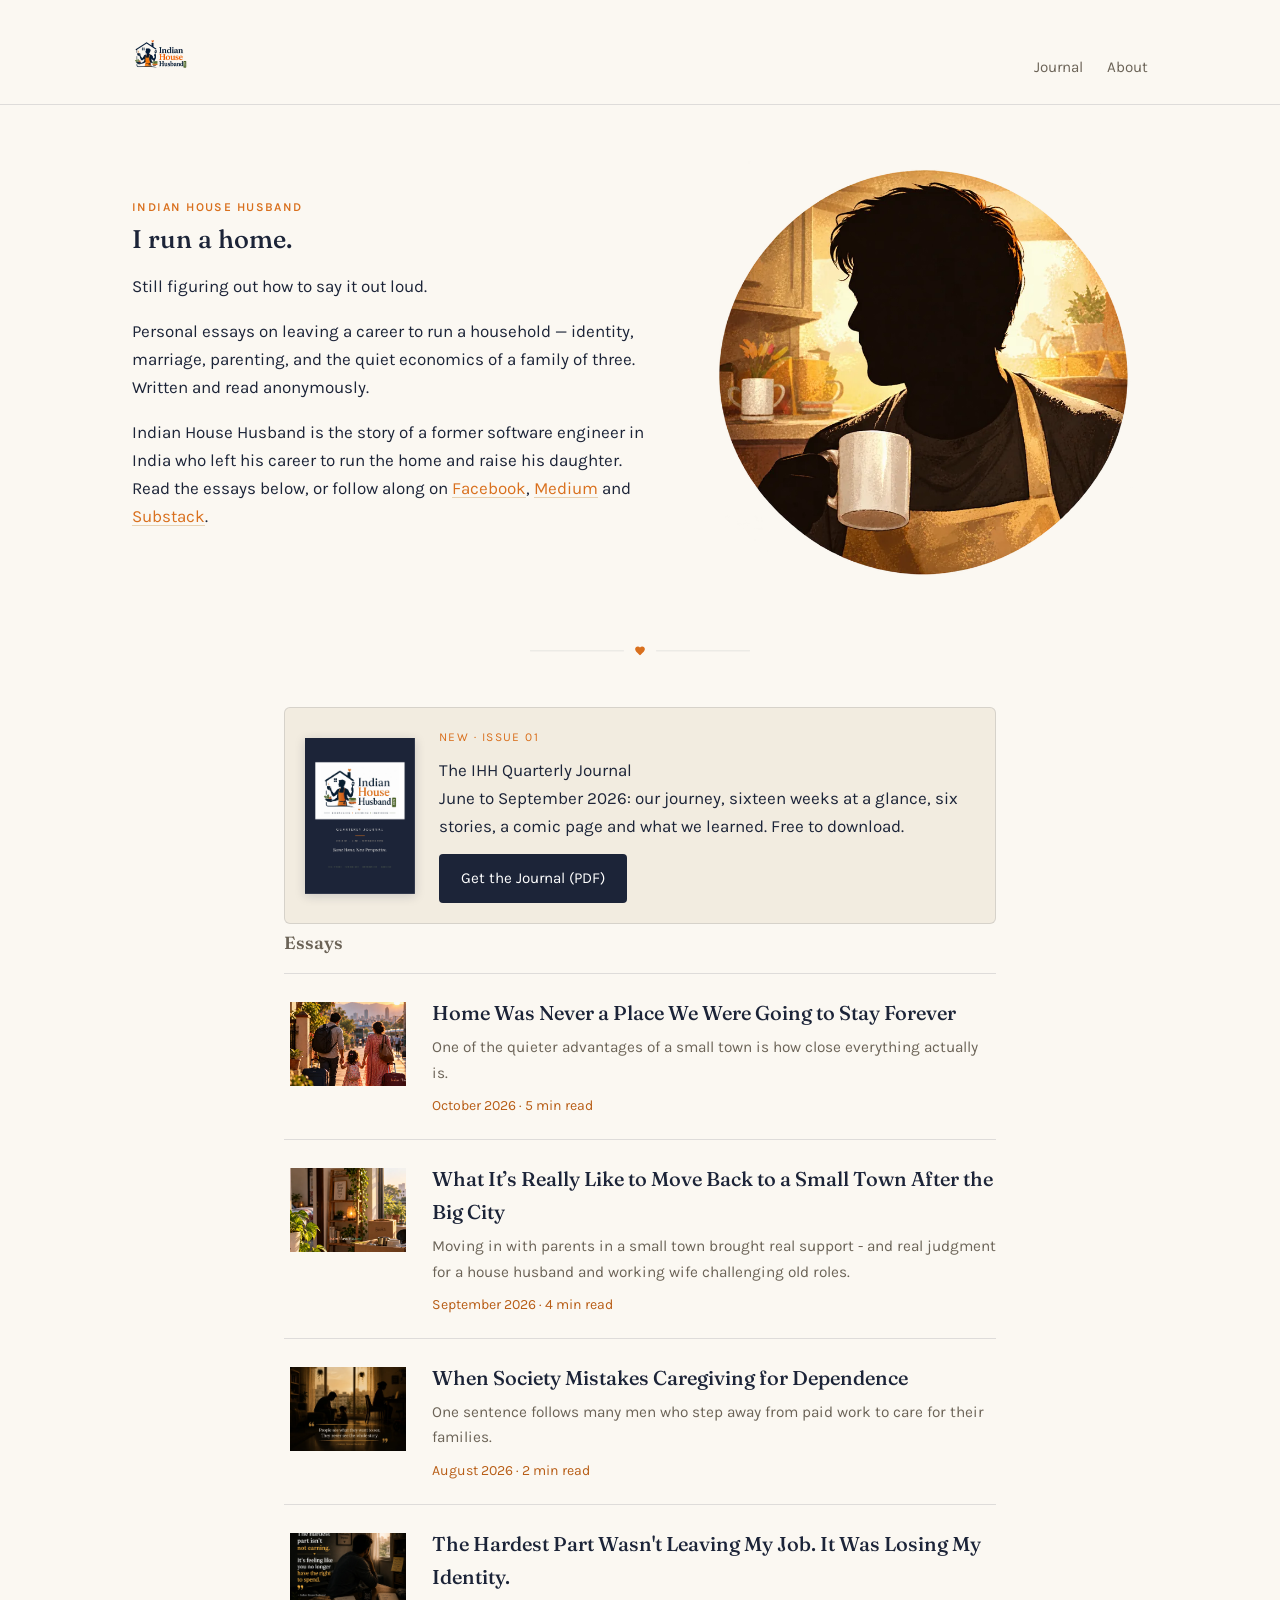
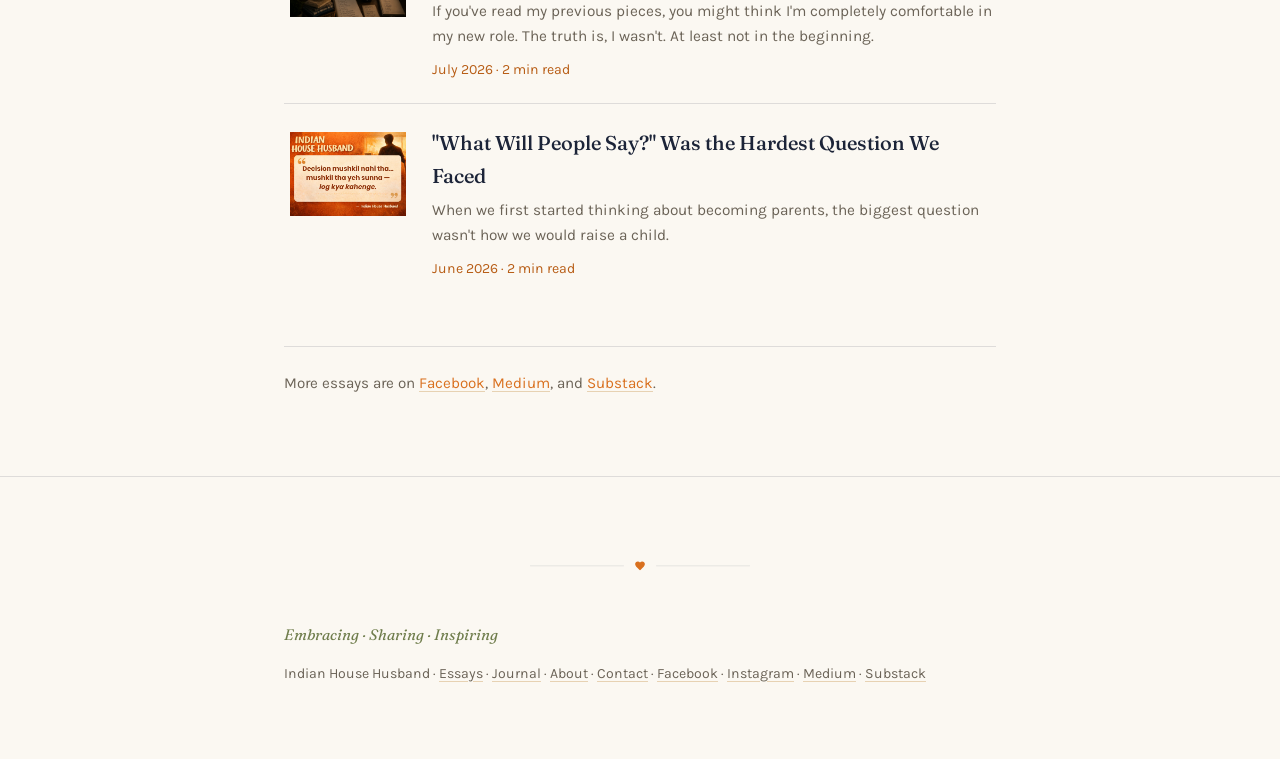
==== commit ff6e7ff6: "Add Contact page and email, link it from every footer - New contact.html (mailto, social links) with" ====
--- a/index.html
+++ b/index.html
@@ -38,7 +38,8 @@
         "https://medium.com/@indianhousehusband",
         "https://substack.com/@indianhousehusband",
         "https://www.instagram.com/_indianhousehusband/"
-      ]
+      ],
+      "email": "indianhousehusband@zohomail.in"
     },
     {
       "@type": "WebSite",
@@ -179,7 +180,7 @@
       <line x1="172" y1="12" x2="300" y2="12" stroke="var(--rule)" stroke-width="1"/>
     </svg>
     <p class="tagline-footer">Embracing &middot; Sharing &middot; Inspiring</p>
-    <p>Indian House Husband &middot; <a href="index.html">Essays</a> &middot; <a href="journal.html">Journal</a> &middot; <a href="about.html">About</a> &middot; <a href="https://www.facebook.com/indianhousehusband/" target="_blank" rel="noopener">Facebook</a> &middot; <a href="https://www.instagram.com/_indianhousehusband/" target="_blank" rel="noopener">Instagram</a> &middot; <a href="https://medium.com/@indianhousehusband" target="_blank" rel="noopener">Medium</a> &middot; <a href="https://substack.com/@indianhousehusband" target="_blank" rel="noopener">Substack</a></p>
+    <p>Indian House Husband &middot; <a href="index.html">Essays</a> &middot; <a href="journal.html">Journal</a> &middot; <a href="about.html">About</a> &middot; <a href="contact.html">Contact</a> &middot; <a href="https://www.facebook.com/indianhousehusband/" target="_blank" rel="noopener">Facebook</a> &middot; <a href="https://www.instagram.com/_indianhousehusband/" target="_blank" rel="noopener">Instagram</a> &middot; <a href="https://medium.com/@indianhousehusband" target="_blank" rel="noopener">Medium</a> &middot; <a href="https://substack.com/@indianhousehusband" target="_blank" rel="noopener">Substack</a></p>
   </div>
 </footer>
 
--- a/style.css
+++ b/style.css
@@ -419,3 +419,4 @@
 .btn-soon:hover { background:var(--bg-panel); }
 
 h1 .kicker { font-family: 'Karla', sans-serif; font-style: normal; font-weight: 600; margin-bottom: 10px; }
+.contact-page { padding-top: 44px; }
